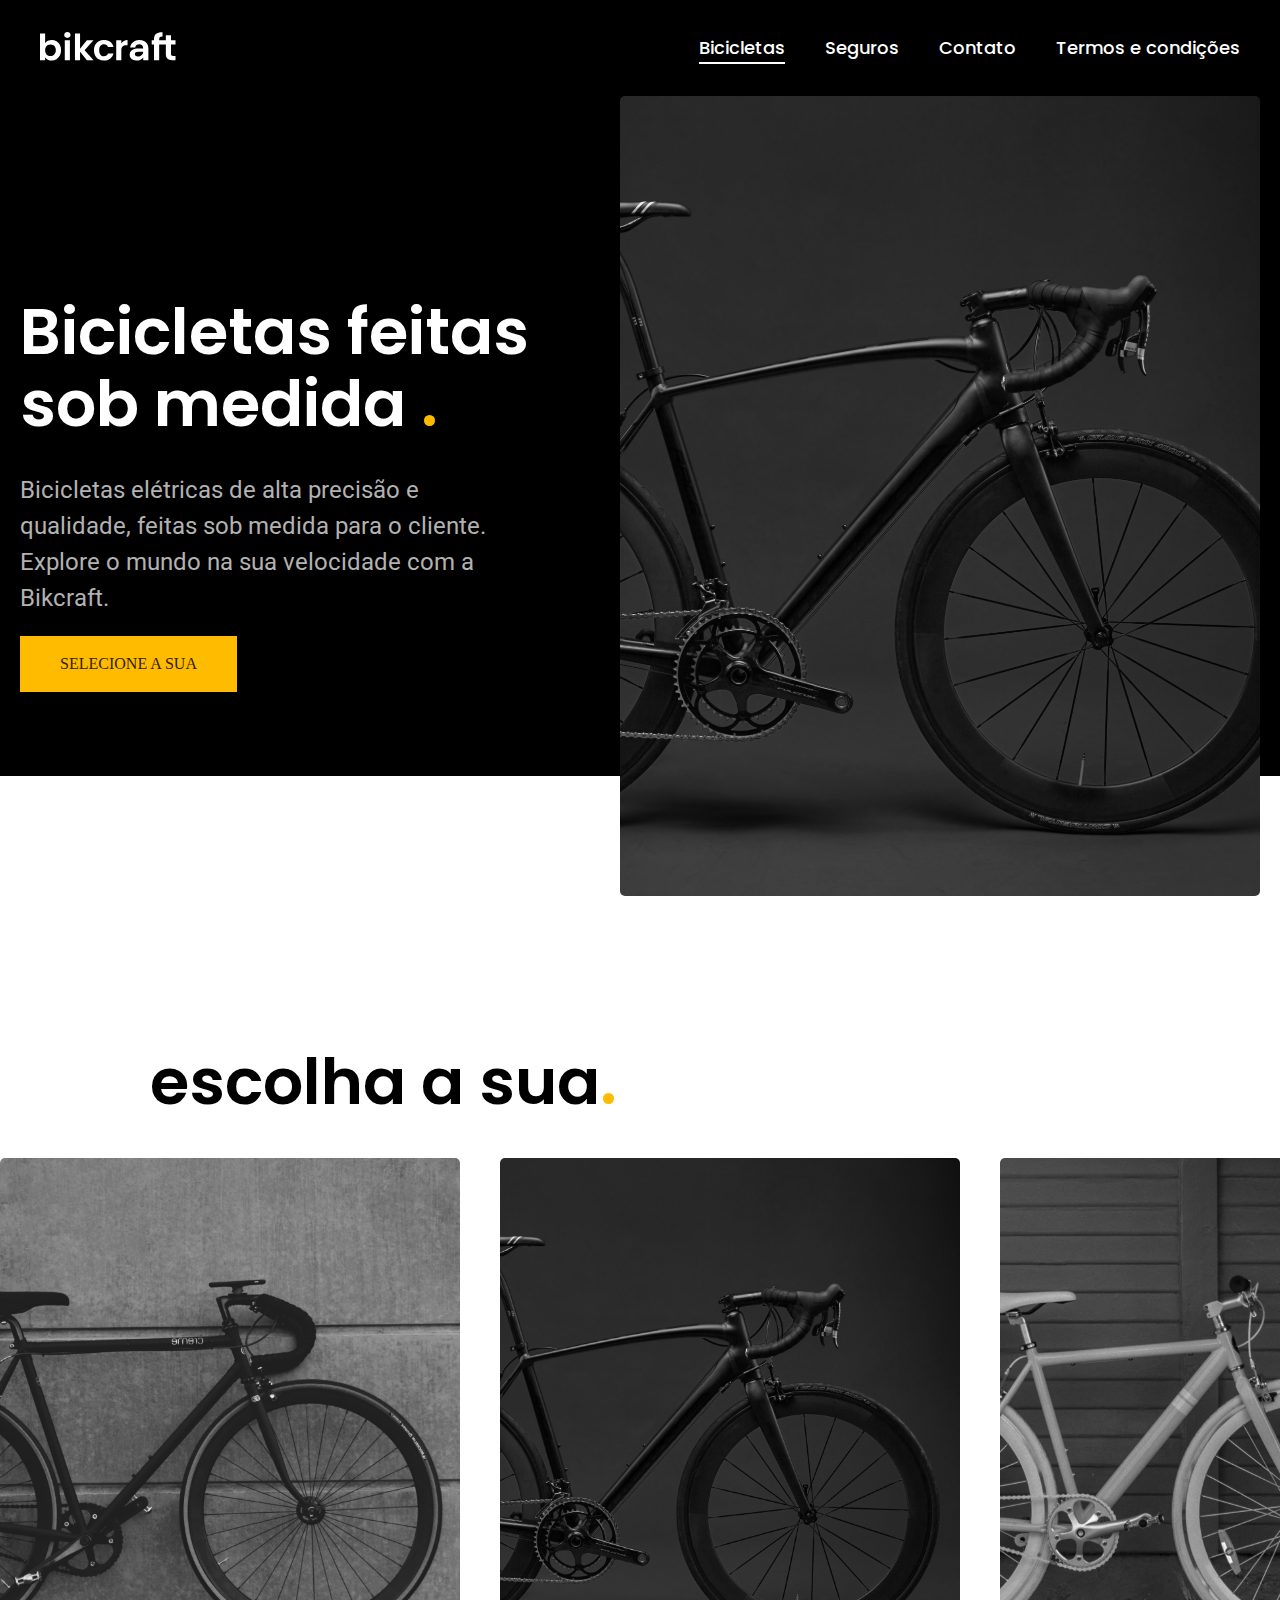
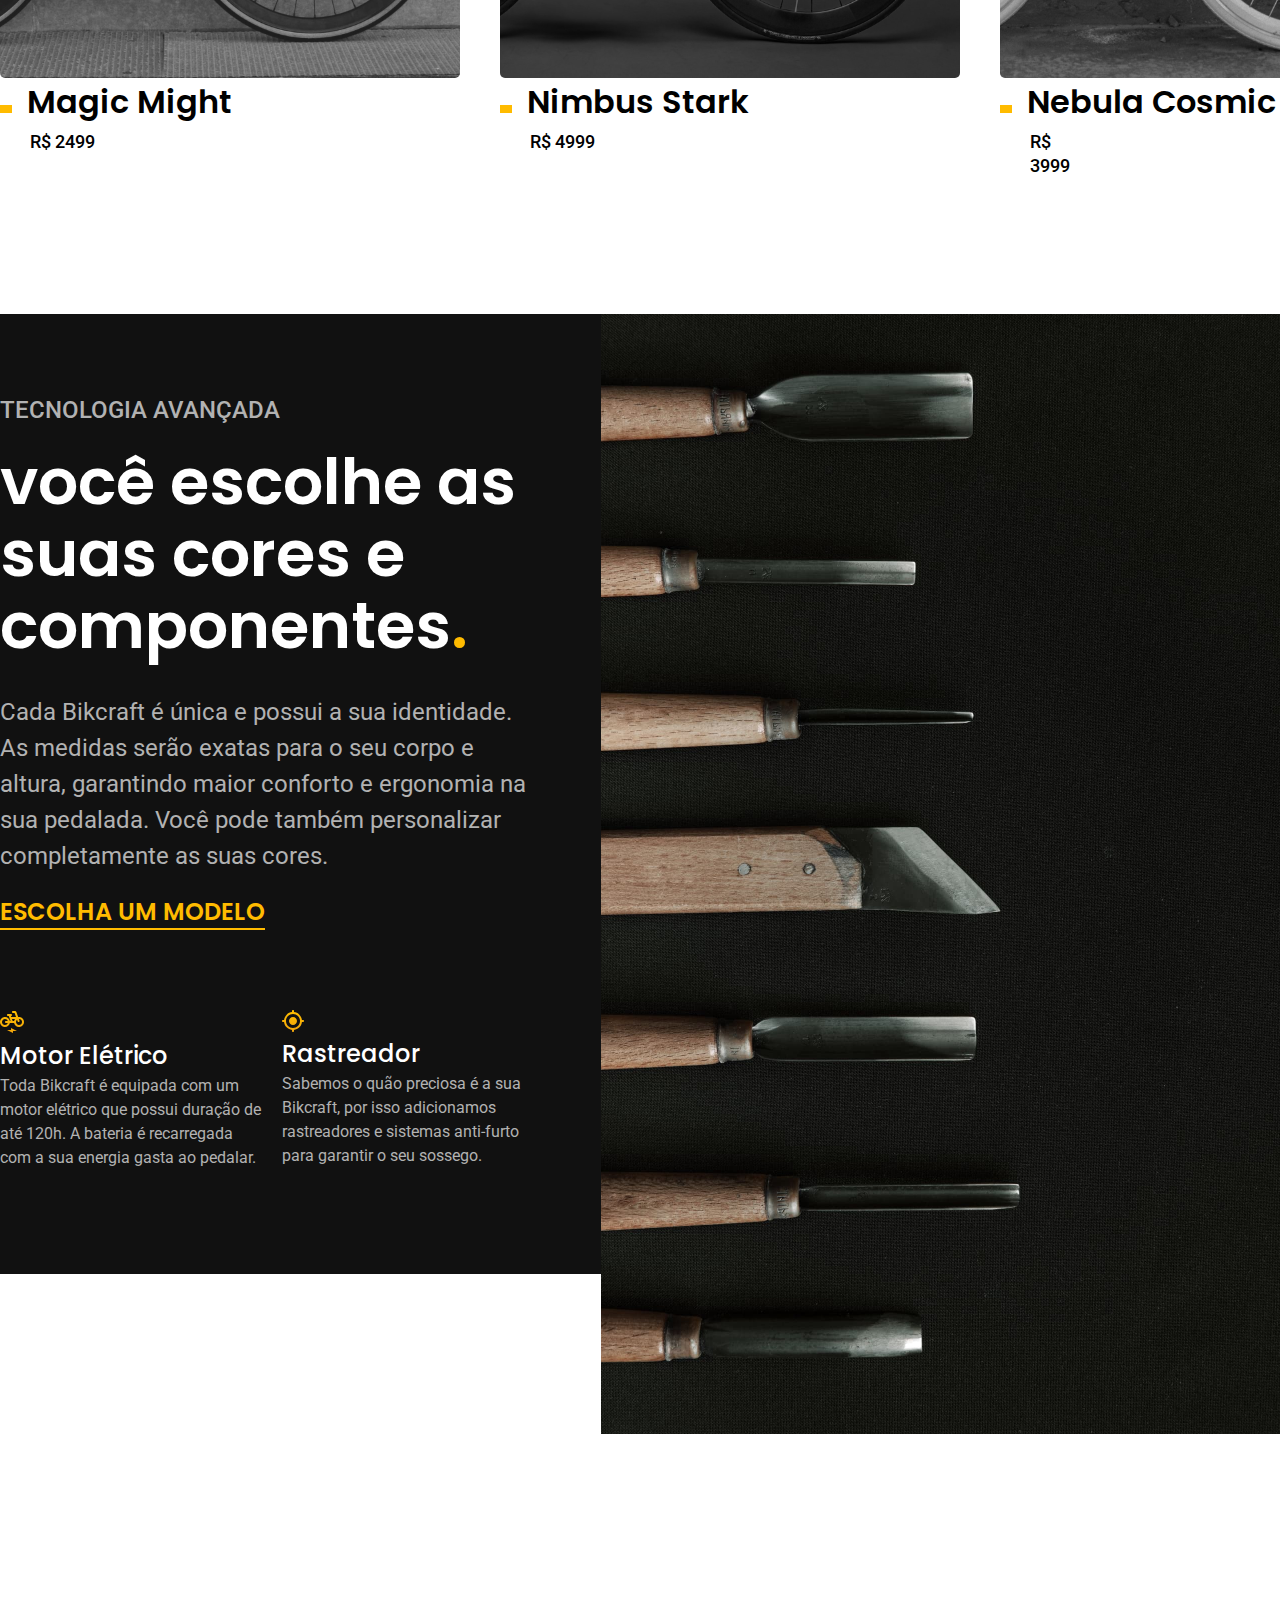
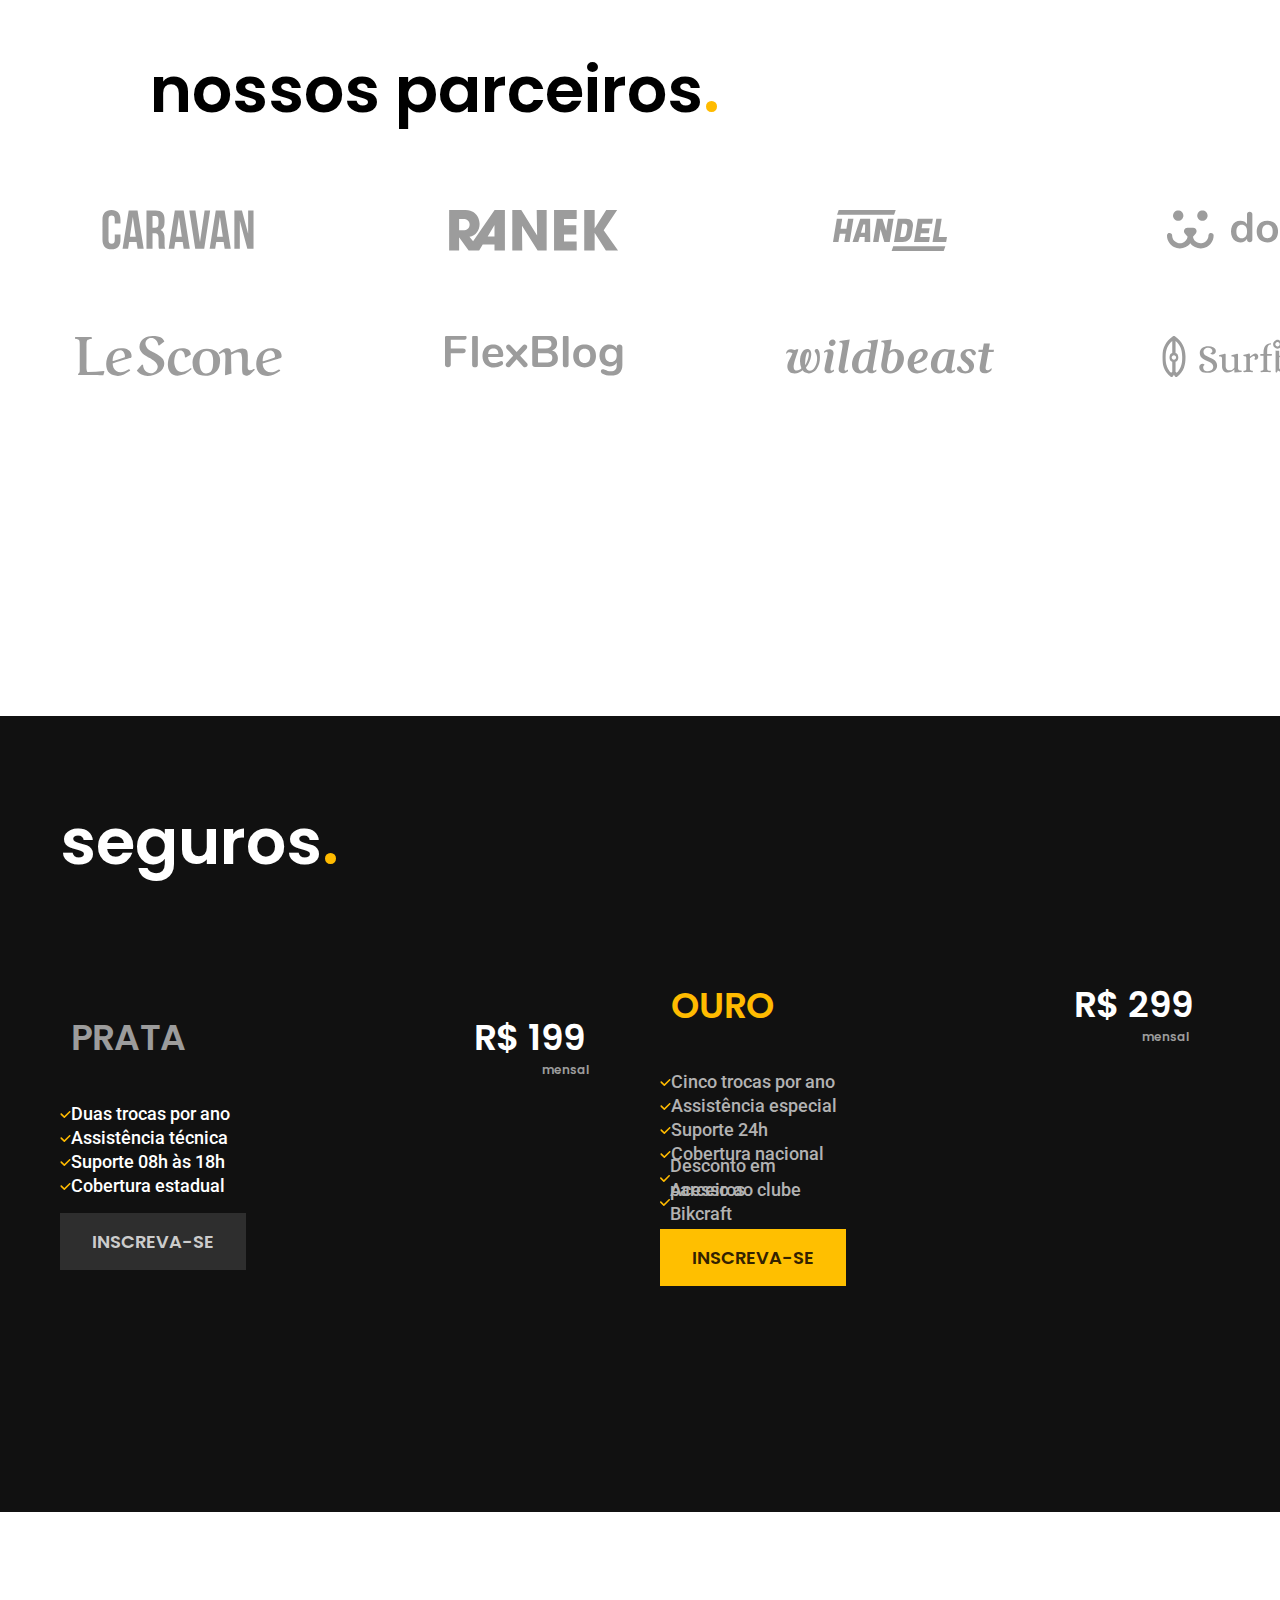
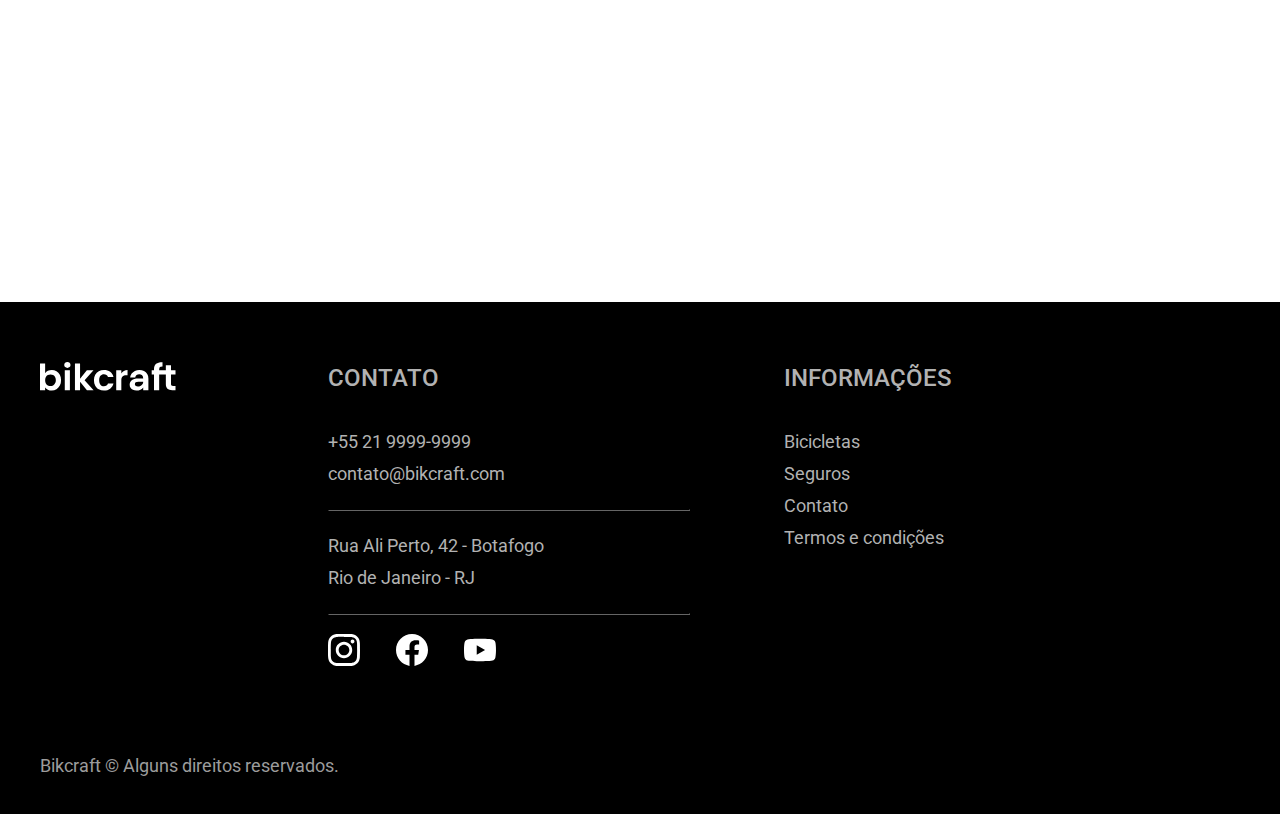
==== index.html @ 106e4fa3 "Add files via upload" ====
<!DOCTYPE html>
<html lang="pt-BR">
<head>
    <meta charset="UTF-8">
    <meta http-equiv="X-UA-Compatible" content="IE=edge">
    <meta name="viewport" content="width=device-width, initial-scale=1.0">
    <link rel="stylesheet" href="style.css">
    <title>Bikcraft - Home</title>
</head>
<body>
    
    
    <header><!--HEADER-->

        <div class="header-container">

            <a href="./index.html"><img src="./imagens/logo.svg" alt="Logo Bikcraft" width="136"></a>

            <nav>
                <ul>
                    <li class="menu-ativo"><a href="./bicletas.html">Bicicletas</a></li>
                    <li><a href="./seguros.html">Seguros</a></li>
                    <li><a href="./contato.html">Contato</a></li>
                    <li><a href="./termos.html">Termos e condições</a></li>
                </ul>
            </nav>

        </div>

    </header><!--HEADER-->

    <main><!--CONTEUDO-->

        <!--INTRO-->
        <section class="dark-section"> <!-- PADRAO (color)-->

            <div class="intro"> <!-- ESPECIFICO A CADA DARK SECTION (height)-->

                <div class="container"><!-- PADRAO (margin:auto/display:flex)-->
                    
                    <!-- IMG DECORATIVA -->

                    <div class="intro-content"> <!-- ESPECIFICO A CADA DARK SECTION (height & width)-->

                        <div class="content-container"><!-- PADRAO (margin:auto/display:flex/justify-content: space-between)-->
        
                            <div class="intro-content1">
                                <h1 class="font-1-xxl">
                                    Bicicletas feitas
                                    sob medida
                                </h1>
                                <p class="font-2-l">
                                    Bicicletas elétricas de alta precisão e qualidade,  feitas sob medida para o cliente. Explore o mundo na sua velocidade com a Bikcraft.
                                </p>
                                <a href="bicicletas.html">SELECIONE A SUA</a>
                            </div>
                            <img src="imagens/img-intro.svg" alt="Imagem intro.">
        
                        </div>

                    </div>
    
                </div>

            </div>

        </section>
        <!--INTRO-->

<!--TESTE************************************************-->
<br><br><br><br><br><br><br><br><br><br><br><br><br><br><br>
<!--TESTE************************************************-->
       
        <!-- OPCOES BIKES - ESTRUTURA PADRAO 1-->
        <section class="opcao-bikes">

            <!-- DIV TITULO -->
            <div class="title">
                <div class="title-text"><h1 id="opcao-bikes-title" class="font-1-xxl">escolha a sua</h1></div>
            </div>

            <!--DIV CENTER-->
            <div class="center">
                <a href="bicicleta-interna.html"><img src="imagens/bicicleta2.svg" alt="Bike 2"></a>
                <a href="bicicleta-interna.html"><img src="imagens/bicicleta1.svg" alt="Bike 1"></a>
                <a href="bicicleta-interna.html"><img src="imagens/bicicleta3.svg" alt="Bike 3"></a>
            </div>

            <!-- DIV INFO -->
            <div class="info">
                <div class="dado"><div><img src="imagens/Rectangle_35.svg"> <h1 class="font-1-xl">Magic Might</h1></div><p class="font-2-m">R$ 2499</p></div>
                <div class="dado"><div><img src="imagens/Rectangle_35.svg"> <h1 class="font-1-xl">Nimbus Stark</h1></div><p class="font-2-m">R$ 4999</p></div>
                <div class="dado"><div><img src="imagens/Rectangle_35.svg"> <h1 class="font-1-xl">Nebula Cosmic</h1></div><p class="font-2-m">R$ 3999</p></div>
            </div>

        </section>
        <!-- OPCOES BIKES -->

        <!--TECNOLOGIA AVANCADA-->
        <!---->
        <section id="tec-dark-section" class="dark-section2">

            <div class="tec">

                <!---->
                <div class="container">
                    
                    

                    <div class="tec-content">

                        <!---->
                        <div class="content-container">

                            <div class="grid">
                                <div class="content1">
                                    <h1 class="font-custom-1">Tecnologia Avançada</h1>
                                    <h2 class="font-1-xxl">você escolhe as suas cores e componentes</h2>
                                    <h3 class="font-2-l">Cada Bikcraft é única e possui a sua identidade. As medidas serão exatas para o seu corpo e altura, garantindo maior conforto e ergonomia na sua pedalada. Você pode também personalizar completamente as suas cores.</h3>
                                    <h4 class="font-custom-2"><a href="bicicletas.html">ESCOLHA UM MODELO</a></h4>
                                </div>

                                <div class="grid-inner">
                                    <div class="content2">
                                        <img src="imagens/eletrica.svg" alt="Imagem eletrica.">
                                        <h1 class="font-custom-3">Motor Elétrico</h1>
                                        <p class="font-2-s">Toda Bikcraft é equipada com um motor elétrico que possui duração de até 120h. A bateria é recarregada com a sua energia gasta ao pedalar.</p>
                                    </div>
                                    <div class="content3">
                                        <img src="imagens/rastreador.svg" alt="Imagem rastreador.">
                                        <h1 class="font-custom-3">Rastreador</h1>
                                        <p class="font-2-s">Sabemos o quão preciosa é a sua Bikcraft, por isso adicionamos rastreadores e sistemas anti-furto para garantir o seu sossego.</p>
                                    </div>
                                </div>
                            </div>
                            <img src="imagens/diferencial.svg" alt="Imagem diferencial.">
        
                        </div><!---->

                    </div>
    
                </div><!---->

            </div>

        </section><!---->
        <!--TECNOLOGIA AVANCADA-->

        <!-- PARCEIROS - ESTRUTURA PADRAO 1-->
        <section class="parceiros">

            <div class="parceiros-content">
                <!-- DIV TITULO -->
                <div class="title">
                    <div class="title-text"><h1 class="font-1-xxl">nossos parceiros</h1></div>
                </div>

                <!--DIV CENTER-->
                <div class="center">
                    <div id="set1" class="img-set">
                        <div class="img-set-img"><img src="imagens/caravan.svg" alt="parceiros"></div>
                        <div class="img-set-img"><img src="imagens/Ranek.svg" alt="parceiros"></div>
                        <div class="img-set-img"><img src="imagens/Handel.svg" alt="parceiros"></div>
                        <div class="img-set-img"><img src="imagens/dogs.svg" alt="parceiros"></div>
                    </div>
                    
                    <div id="set2" class="img-set">
                        <div class="img-set-img"><img src="imagens/lescone.svg" alt="parceiros"></div>
                        <div class="img-set-img"><img src="imagens/flexblog.svg" alt="parceiros"></div>
                        <div class="img-set-img"><img src="imagens/wildbeast.svg" alt="parceiros"></div>
                        <div class="img-set-img"><img src="imagens/surfbot.svg" alt="parceiros"></div>
                    </div>
                </div>    
            </div>

        </section>
        <!-- PARCEIROS -->

<!--TESTE************************************************-->
<br><br><br><br><br><br><br><br><br><br><br><br><br><br><br>
<!--TESTE************************************************-->
        <!--SEGUROS-->
        <!---->
        <section class="dark-section2"> 

            <div class="seg"> <!-- ESPECIFICO A CADA DARK SECTION (height)-->

                <!---->
                <div class="container">
                    
                    <!-- IMG DECORATIVA -->

                    <div class="seg-content"> <!-- ESPECIFICO A CADA DARK SECTION (height & width)-->

                        <!---->
                        <div class="content-container"><!-- PADRAO (margin:auto/display:flex/justify-content: space-between)-->

                            <div class="content1">
                                <div class="content1-container1">
                                    <h1 class="font-1-xxl">seguros</h1>
                                    <h2 class="font-custom-4">PRATA</h2>
                                    <div class="line"><img src="imagens/lista.svg" alt="Lista icon"><p class="font-2-m">Duas trocas por ano</p></div>
                                    <div class="line"><img src="imagens/lista.svg" alt="Lista icon"><p class="font-2-m">Assistência técnica</p></div>
                                    <div class="line"><img src="imagens/lista.svg" alt="Lista icon"><p class="font-2-m">Suporte 08h às 18h</p></div>
                                    <div class="line"><img src="imagens/lista.svg" alt="Lista icon"><p class="font-2-m">Cobertura estadual</p></div>
                                    <div class="btnSubscribe"><a class="font-1-m-b" href="orcamento.html">INSCREVA-SE</a></div>
                                </div>
                                <div class="content1-container2">
                                    <h1 class="font-custom-4">R$ 199</h1>
                                    <p class="font-1-xs">mensal</p>
                                </div>
                            </div>

                            <div class="content2">
                                <div class="content2-container1">
                                    <h2 class="font-custom-4">OURO</h2>
                                    <div class="line"><img src="imagens/lista.svg" alt="Lista icon"><p class="font-2-m">Cinco trocas por ano</p></div>
                                    <div class="line"><img src="imagens/lista.svg" alt="Lista icon"><p class="font-2-m">Assistência especial</p></div>
                                    <div class="line"><img src="imagens/lista.svg" alt="Lista icon"><p class="font-2-m">Suporte 24h</p></div>
                                    <div class="line"><img src="imagens/lista.svg" alt="Lista icon"><p class="font-2-m">Cobertura nacional</p></div>
                                    <div class="line"><img src="imagens/lista.svg" alt="Lista icon"><p class="font-2-m">Desconto em parceiros</p></div>
                                    <div class="line"><img src="imagens/lista.svg" alt="Lista icon"><p class="font-2-m">Acesso ao clube Bikcraft</p></div>
                                    <div class="btnSubscribe"><a class="font-1-m-b" href="orcamento.html">INSCREVA-SE</a></div>
                                </div>
                                <div class="content2-container2">
                                    <h1 class="font-custom-4">R$ 299</h1>
                                    <p class="font-1-xs">mensal</p>
                                </div>
                            </div>

                        </div>

                    </div>
    
                </div>

            </div>

        </section>

    </main><!--CONTEUDO-->
    
<!--TESTE************************************************-->
<br><br><br><br><br><br><br><br><br><br><br><br><br><br><br>
<!--TESTE************************************************-->

    <footer><!--FOOTER-->

        <div class="footer-container">
            
            <div class="footer-grid">

                <img src="./imagens/logo.svg" alt="Logo Bikcraft" width="136">

                <div class="footer-contato">

                    <h3>Contato</h3>
                    <ul>
                        <li>+55 21 9999-9999</li>
                        <li>contato@bikcraft.com</li>
                        <li><hr></li>
                        <li>Rua Ali Perto, 42 - Botafogo</li>
                        <li>Rio de Janeiro - RJ</li>
                        <li><hr></li>
                    </ul>

                    <img src="./imagens/instagram.svg" alt="Logo Instagram">
                    <img src="./imagens/facebook.svg" alt="Logo Facebook">
                    <img src="./imagens/youtube.svg" alt="Logo Youtube">

                </div>

                <div class="footer-info">

                    <h3>Informações</h3>
                    <nav>
                        <ul>
                            <li><a href="./bicletas.html">Bicicletas</a></li>
                            <li><a href="./seguros.html">Seguros</a></li>
                            <li><a href="./contato.html">Contato</a></li>
                            <li><a href="./termos.html">Termos e condições</a></li>
                        </ul>
                    </nav>

                </div>

            </div>
            <p>Bikcraft &copy; Alguns direitos reservados.</p>

        </div>

    </footer><!--FOOTER-->

</body>
</html>
---- style.css ----
/*ROBOTO - font-family: 'Roboto', sans-serif;*/ 
/*POPPINS - font-family: 'Poppins', sans-serif;*/ 
@import url('https://fonts.googleapis.com/css2?family=Poppins:wght@400;600&family=Roboto:wght@400;500&display=swap');

:root {
    --c12: #000;
    --c11: #111;
    --c10: #2E2E2E;
    --c9: #404040;
    --c8: #595959;
    --c7: #717171;
    --c6: #9C9C9C;
    --c5: #B2B2B2;
    --c4: #CCC;
    --c3: #DEDEDE;
    --c2: #EDEDED;
    --c1: #F7F7F7;
    --w: #FFF;
    --p5: #332200;
    --p4: #664400;
    --p3: #A66F00;
    --p2: #E4A30B;
    --p1: #FFBB00;
}

* {
    margin: 0;
    padding: 0;
    text-decoration: none;
    color: inherit;
}

/*CLASSE DE FONTES - (Nome Font - Font weight / Font Size / Line height)*/
.font-1-xxl{/*Poppins 600 64/72*/
    font-family: 'Poppins';
    font-style: normal;
    font-weight: 600;
    font-size: 64px;
    line-height: 72px;
}
.font-1-xl{/*Poppins 600 32/40*/
    font-family: 'Poppins';
    font-style: normal;
    font-weight: 600;
    font-size: 32px;
    line-height: 40px;
}
.font-1-l{/*Poppins 400 24/36*/
    font-family: 'Poppins';
    font-style: normal;
    font-weight: 500;
    font-size: 24px;
    line-height: 36px;
}
.font-2-l{/*Roboto 400 24/36*/
    font-family: 'Roboto';
    font-style: normal;
    font-weight: 400;
    font-size: 24px;
    line-height: 36px;
}
.font-2-l-b{/*ROBOTO 500 24/36 1.5% ALLCAPS*/
    font-family: 'Roboto';
    font-style: normal;
    font-weight: 500;
    font-size: 24px;
    line-height: 36px;
}
.font-1-m{/*Poppins 400 18/24*/
    font-family: 'Poppins';
    font-style: normal;
    font-weight: 500;
    font-size: 18px;
    line-height: 24px;
}
.font-1-m-b{/*Poppins 600 18/24*/
    font-family: 'Poppins';
    font-style: normal;
    font-weight: 600;
    font-size: 18px;
    line-height: 24px;
}
.font-2-m{/*Roboto 500 18/24*/
    font-family: 'Roboto';
    font-style: normal;
    font-weight: 500;
    font-size: 18px;
    line-height: 24px;
}
.font-1-s{/*Poppins 400 16/24*/
    font-family: 'Poppins';
    font-style: normal;
    font-weight: 500;
    font-size: 16px;
    line-height: 24px;
}
.font-2-s{/*Roboto 400 16/24*/
    font-family: 'Roboto';
    font-style: normal;
    font-weight: 400;
    font-size: 16px;
    line-height: 24px;
}
.font-2-xs{/*Roboto 400 14/20*/
    font-family: 'Roboto';
    font-style: normal;
    font-weight: 400;
    font-size: 14px;
    line-height: 20px;
}
.font-1-xs{/*Poppins 600 12/16*/
    font-family: 'Poppins';
    font-style: normal;
    font-weight: 600;
    font-size: 12px;
    line-height: 16px;
}
.font-custom-1{/*Roboto 500 24/32*/
    font-family: 'Roboto';
    font-style: normal;
    font-weight: 500;
    font-size: 24px;
    line-height: 32px;
}
.font-custom-2{/*ROBOTO 600 24/36*/
    font-family: 'Poppins';
    font-style: normal;
    font-weight: 600;
    font-size: 24px;
    line-height: 36px;
}
.font-custom-3{/*Poppins 500 24/36*/
    font-family: 'Poppins';
    font-style: normal;
    font-weight: 500;
    font-size: 24px;
    line-height: 36px;
}
.font-custom-4{/*Poppins 600 36/48*/
    font-family: 'Poppins';
    font-style: normal;
    font-weight: 600;
    font-size: 36px;
    line-height: 48px;
}

/*ESTILO HEADER*/
header {
    background-color: var(--c12);
}
/*DIV CONTAINER DO HEADER*/
.header-container{
    background-color: var(--c12);
    width: 1200px;
    height: 96px;
    margin:auto;/*CENTRALIZA DIV*/
    display: flex;/*DEIXOU 1 ELEMENTO AO LADO DO OUTRO*/
    justify-content: space-between;/*CRIA ESPACO ENTRE ELEMENTOS*/
}
/*LOGO*/
.header-container img{
    margin-top: 32px;
}
/*LISTA ITENS NAVEGACAO*/
.header-container nav ul{
    list-style: none;/*REMOVE BULLET-POINTS DOS ITENS*/
    line-height: 96px;/*SETOU ALTURA DOS ITENS DE ACORDO COM BORDER BOTTOM DA DIV*/
    color: var(--w);
    font-family: 'Poppins';
    font-style: normal;
    font-weight: 500;
    font-size: 18px;
    display: flex;
    gap: 40px;/*CRIA ESPACO ENTRE ELEMENTOS*/
}
/*UNDERLINE ITEM BICICLETAS*/
.menu-ativo {
    text-decoration: underline 2px;
    text-underline-offset: 8px;
}
/* ^ HEADER ^==================================================================================*/


/*CONTENT STYLE ===============================================================================*/
/* V PAGINA 1 - HOME V ------------------------------------------------------------------------*/

/*DARK SECTION*/
/*FUNDO ESCURO*/
.dark-section{
    background-color: var(--c12);
}
.dark-section2{
    background-color: var(--c11);
}
/*ENGLOBA TODO CONTEUDO DO SECTION*/
.container{
    margin: auto;
    display: flex;
}/*ENGLOBA TEXTO E IMAGEM PRINCIPAL DO SECTION*/
.content-container{
    margin: auto;
    display: flex;
    justify-content: space-between;
    height: auto;
    width: auto;
}/*IMAGEM DECORATIVA PONTILHADA DO DARK SECTION*/
.img-dark-section-dec-bottom-left{
    height: 52px;
    width: 52px;
    margin-top: 684px;
    margin: 588px 128px 40px 40px;/*top - r - bottom - l*/
}

/*ESTRUTURA PADRAO 1*/
.title{
    width: 1460px;
    height: 112px;
}
.title h1::after{
    content: '.';
    color: var(--p1);
}
.center{
    display: flex;
    justify-content: space-between;
}
.info{
    width: 1460px;
    height: 112px;
    display: flex;
    justify-content: space-between;
}
.dado{
    width: 460px;
    height: 72px;
    display: flex;
}
.dado h1{
    display: inline;
    margin-left: 11px;
}
.dado p{
    margin-right: 373px;
    margin-left: 30px;
    margin-top: 48px;
    position: absolute;/*DEIXOU ELEMENTO LIVRE PARA EU TRABALHAR SEU POSICIONAMENTO*/
}

/*SECTION - INTRO*/
.intro{/*COBRE SECTION*/
    height: 680px;
    margin: auto;
    display: flex;
}
.intro-content{
    width: 1240px;
    height: 800px;
}
.intro-content1{
    width: 513px;
    height: 360px;
    margin-top: 200px;
    margin-right: 87px;
}
.intro-content1 h1{
    color: var(--w);
    margin-bottom: 32px;
}
.intro-content1  h1::after {
    content: ".";
    color: var(--p1);
}
.intro-content1 p{
    margin-bottom: 20px;
    color: var(--c5);
}
.intro-content1 a{
    display: flex;
    align-items: center;/*FEZ ALINHAMENTO VERTICAL*/
    justify-content: center;/*FEZ ALINHAMENTO HORIZONTAL*/
    width: 217px;
    height: 56px;
    color: var(--p5);
    background-color: var(--p1);
}


/*SECTION - OPCOES BIKES*/
.opcao-bikes{
    width: 1460px;
    margin: auto;
    margin-bottom: 120px;
}
#opcao-bikes-title{
    margin-left: 150px;
}
/*SECTION - OPCOES BIKES*/


/*SECTION - TEC*/
#tec-dark-section{
    height: 960px;
}
.tec{
    height: 1120px;
    margin: auto;
    display: flex;
    align-items: center;
}
.tec-content{
    display: flex;
    height: 1120px;
    width: 1301px;

}/*width/height*/
.tec-content .content1 h1{
    text-transform: uppercase;
    width: 284px;
    height: 32px;
    margin-bottom: 20px;
}
.tec-content .content1 h1, h3, .content2 p, .content3 p{
    color: var(--c5);
}
.tec-content .content1 h2{
    color: var(--w);
    width: 538px;
    height: 216px;
    margin-bottom: 32px;
}
.tec-content  h2::after {
    content: ".";
    color: var(--p1);
}
.tec-content h3{
    width: 534px;
    height: 180px;
    margin-bottom: 20px;
}
.tec-content .content1 h4{
    color: var(--p1);
    text-decoration: underline 2px;
    text-underline-offset: 8px;
}
.tec-content .content2 h1, .content3 h1{
    color: #FFFFFF;
}
.grid{/* margin: top/r/bottom/l */
    width: 543px;
    height: 792px;
    margin: 80px 58px 88px 0px;
}
.grid-inner{
    display: flex;
    margin-top: 80px;
    justify-content: space-between;
}
.tec-content .content2, .content3{
    width: 261px;
    height: 172px;
}

/*SECTION - PARCEIROS*//*width/height*//* margin: top/r/bottom/l */
.parceiros{
    height: 392px;
    margin-top: 380px;
    display: flex;
    
}
.parceiros-content{
    margin: auto;
    width: 1400px;
    height: 392px;
}
.parceiros .title-text{
    margin-left: 150px;
}
.parceiros .center{
    width: 1400px;
    height: 260px;
}
.img-set-img{
    width: 350px;
    height: 126px;
    padding: 44px 74px 44px 74px;
    display: flex;
    margin: auto;
}
.img-set-img img{
    width: 208px;
    height: 41px;
}
.img-set{
    width: 1400px;
    height: 126px;
    display: flex;
}
#set2{
    position: absolute;
    margin-top: 126px;
}


/*SECTION - SEG*/
.seg{
    height: 796px;
    display: flex;
}
.seg-content{
    width: 1160px;
    height: 616px;
}
.seg .content1{
    width: 560px;
    height: 572px; 
    display: flex;
}
.seg .content1 .content1-container1{
    width: 279px;
    height: 540px; 
}
.seg .content1 .content1-container1 h1{
    color: var(--w);
    width: 279px;
    height: 72px;
}
.seg .content1 .content1-container1 h1::after {
    content: ".";
    color: var(--p1);
}
.seg .content1 .content1-container1 h2{
    margin-top: 136px;
    color: var(--c6);
    margin-left: 11px;
    width: 118px;
    height: 48px; 
    margin-bottom: 40px;
}
.seg .content1 .content1-container1 .line img{
    width: 11px;
    height: 7px;
}
.seg .content1 .content1-container1 .line{
    color: #FFFFFF;
    width: 182px;
    height: 24px;
    display: flex; 
    align-items: center;
    justify-content:start;
}
.btnSubscribe{
    margin-top: 32px;
    margin-right: 11px;
}
.seg .content1 .content1-container1 a{
    background-color: var(--c10);
    color: var(--c4);
    width: 185px;
    height: 56px; 
    padding: 16px 32px 16px 32px;
}
.seg .content1 .content1-container2{ 
    margin-top: 208px;
    margin-left: 135px;
    color: var(--w);
    width: 114px;
    height: 48px; 
}
.seg .content1 .content1-container2 h1{ 
    color: var(--w);
}
.seg .content1 .content1-container2 p{ 
    margin-left: 68px;
    color: var(--c6);
}
.seg .content2{
    width: 560px;
    height: 572px; 
    display: flex;
}
.seg .content2 .content2-container1{
    width: 279px;
    height: 540px; 
}
.seg .content2 .content2-container1 h2{
    margin-top: 176px;
    color: var(--p1);
    margin-left: 11px;
    width: 118px;
    height: 48px; 
    margin-bottom: 40px;
}
.seg .content2 .content2-container1 .line img{
    width: 11px;
    height: 7px;
}
.seg .content2 .content2-container1 .line{
    color: #FFFFFF;
    width: 182px;
    height: 24px;
    display: flex; 
    align-items: center;
    justify-content:start;
}
.seg .content2 .content2-container1 a{
    background-color: rgba(255, 191, 0, 1);
    color: var(--p5);
    width: 185px;
    height: 56px; 
    padding: 16px 32px 16px 32px;
}
.seg .content2 .content2-container2{ 
    margin-top: 175px;
    margin-left: 135px;
    color: var(--w);
    width: 121px;
    height: 48px; 
}
.seg .content2 .content2-container2 h1{ 
    color: var(--w);
}
.seg .content2 .content2-container2 p{ 
    margin-left: 68px;
    color: var(--c6);
}




























/* ^ PAGINA 1 - HOME ^ ------------------------------------------------------------------------*/

/* V PAGINA 3 - Bicicleta Interna V ---------------------------------------------------------*/
/*SECTION - OPCOES BIKES*/
.opcao-bikes-bicicleta-interna{
    width: 1160px;
    margin: auto;
    margin-top: 92px;
    margin-bottom: 120px;
}

#opcao-bikes-bicicleta-interna-info{
    width: 1160px;
}

.opcao-bikes-bicicleta-interna .dado{
    width: 560px;
}

/* V PAGINA 7 - Termos e condições V ---------------------------------------------------------*/
.main-titulo {
    background-color: var(--c11);
}
.main-titulo p {
    font-family: 'Roboto';
    font-style: normal;
    font-weight: 500;
    font-size: 24px;
    line-height: 32px;
    color: var(--c5);
    text-transform: uppercase;
    padding-top: 60px;
}
.main-titulo h1 {
    font-family: 'Poppins';
    font-style: normal;
    font-weight: 600;
    font-size: 64px;
    line-height: 72px;
    color: var(--w);
    text-transform: lowercase;
    padding-bottom: 60px;
}
.main-titulo h1::after {
    content: ".";
    color: var(--p1);
}
.main-container {
    width: 1200px;
    margin: auto;
}
.main-conteudo {
    width: 1200px;
    margin: auto;
    margin-top: 124px;
}
.main-conteudo-container {
    width: 760px;
}
.main-conteudo h2 {
    font-family: 'Poppins';
    font-style: normal;
    font-weight: 600;
    font-size: 24px;
    line-height: 32px;
    color: var(--c11);
    margin-top: 48px;
}
.main-conteudo p {
    font-family: 'Roboto';
    font-style: normal;
    font-weight: 400;
    font-size: 18px;
    line-height: 24px;
    color: var(--c10);
    margin-top: 20px;
}
/* ^ PAGINA 7 - Termos e condições ^ ---------------------------------------------------------*/

/*CONTENT STYLE===============================================================================*/

/* V FOOTER V ================================================================================*/
footer{
    background-color: var(--c12);
    margin-top: 120px;/*******SEPARACAO ENTRE MAIN E FOOTER*******/
}
/*DIV CONTAINER DO FOOTER*/
.footer-container{
    width: 1200px;
    margin: auto;
    padding-top: 60px;
}
/*DIV FILHA DA DIV CONTAINER DO FOOTER*/
.footer-grid{
    display: grid;
    grid-template-columns: 24% 38% 38%;/*AJUDA A DEFINIR POSICAO DE ALGUNS ELEMENTOS*/
}
/*CONTATO & INFOS*/
footer h3{
    font-family: 'Roboto';
    font-style: normal;
    font-weight: 500;
    font-size: 24px;
    line-height: 32px;
    text-transform: uppercase;
    margin-bottom: 32px;
}
/*FOOTER LISTAS*/
footer ul {
    list-style: none;
    font-family: 'Roboto';
    font-style: normal;
    font-weight: 400;
    font-size: 18px;
    line-height: 32px;
    color: var(--c5);
}
/*FOOTER DIREITOS*/
footer p {
    font-family: 'Roboto';
    font-style: normal;
    font-weight: 400;
    font-size: 18px;
    line-height: 32px;
    color: var(--c6);
    margin-top: 80px;
    padding-bottom: 32px;
}
/*FOOTER LINHAS*/
.footer-contato hr {
    width: 360px;
    border-color: var(--c11);
    margin-top: 19px;
    margin-bottom: 19px;
}
/*FOOTER LOGO*/
footer img {
    margin-right: 32px;
}
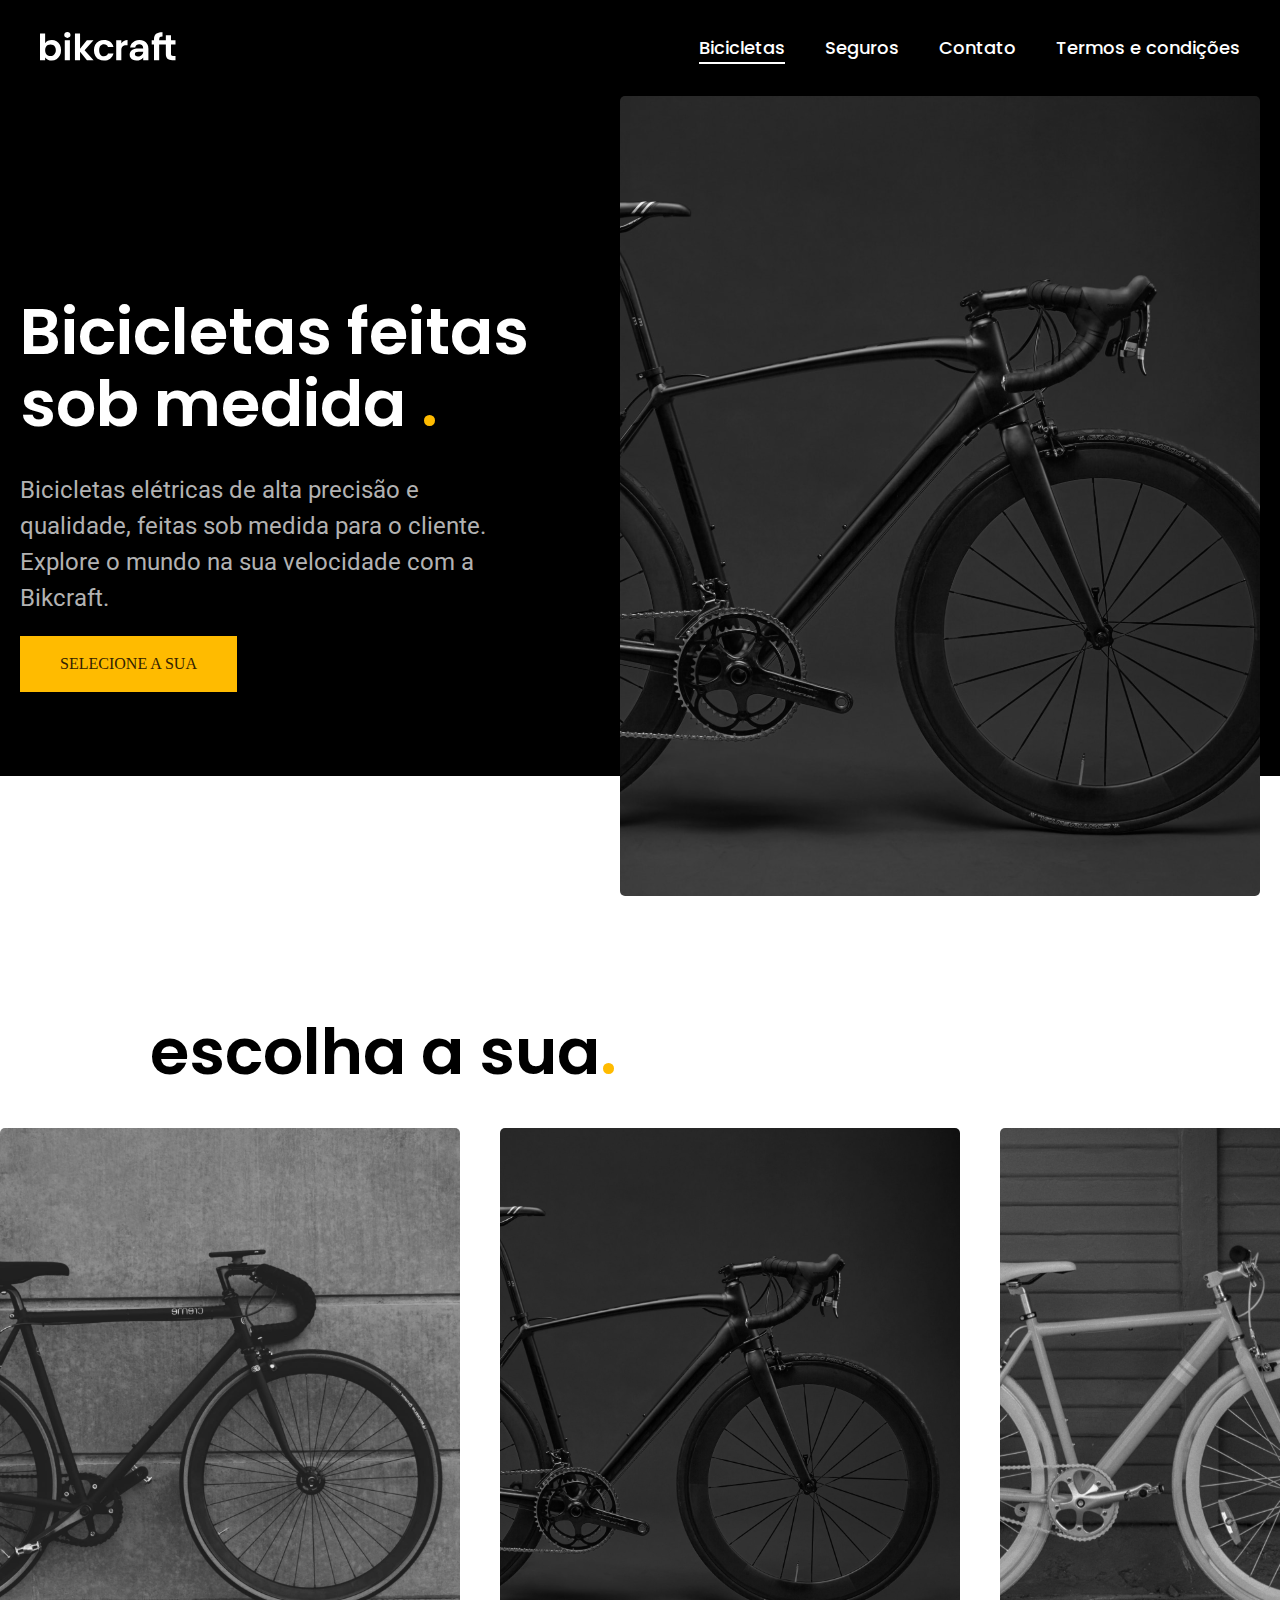
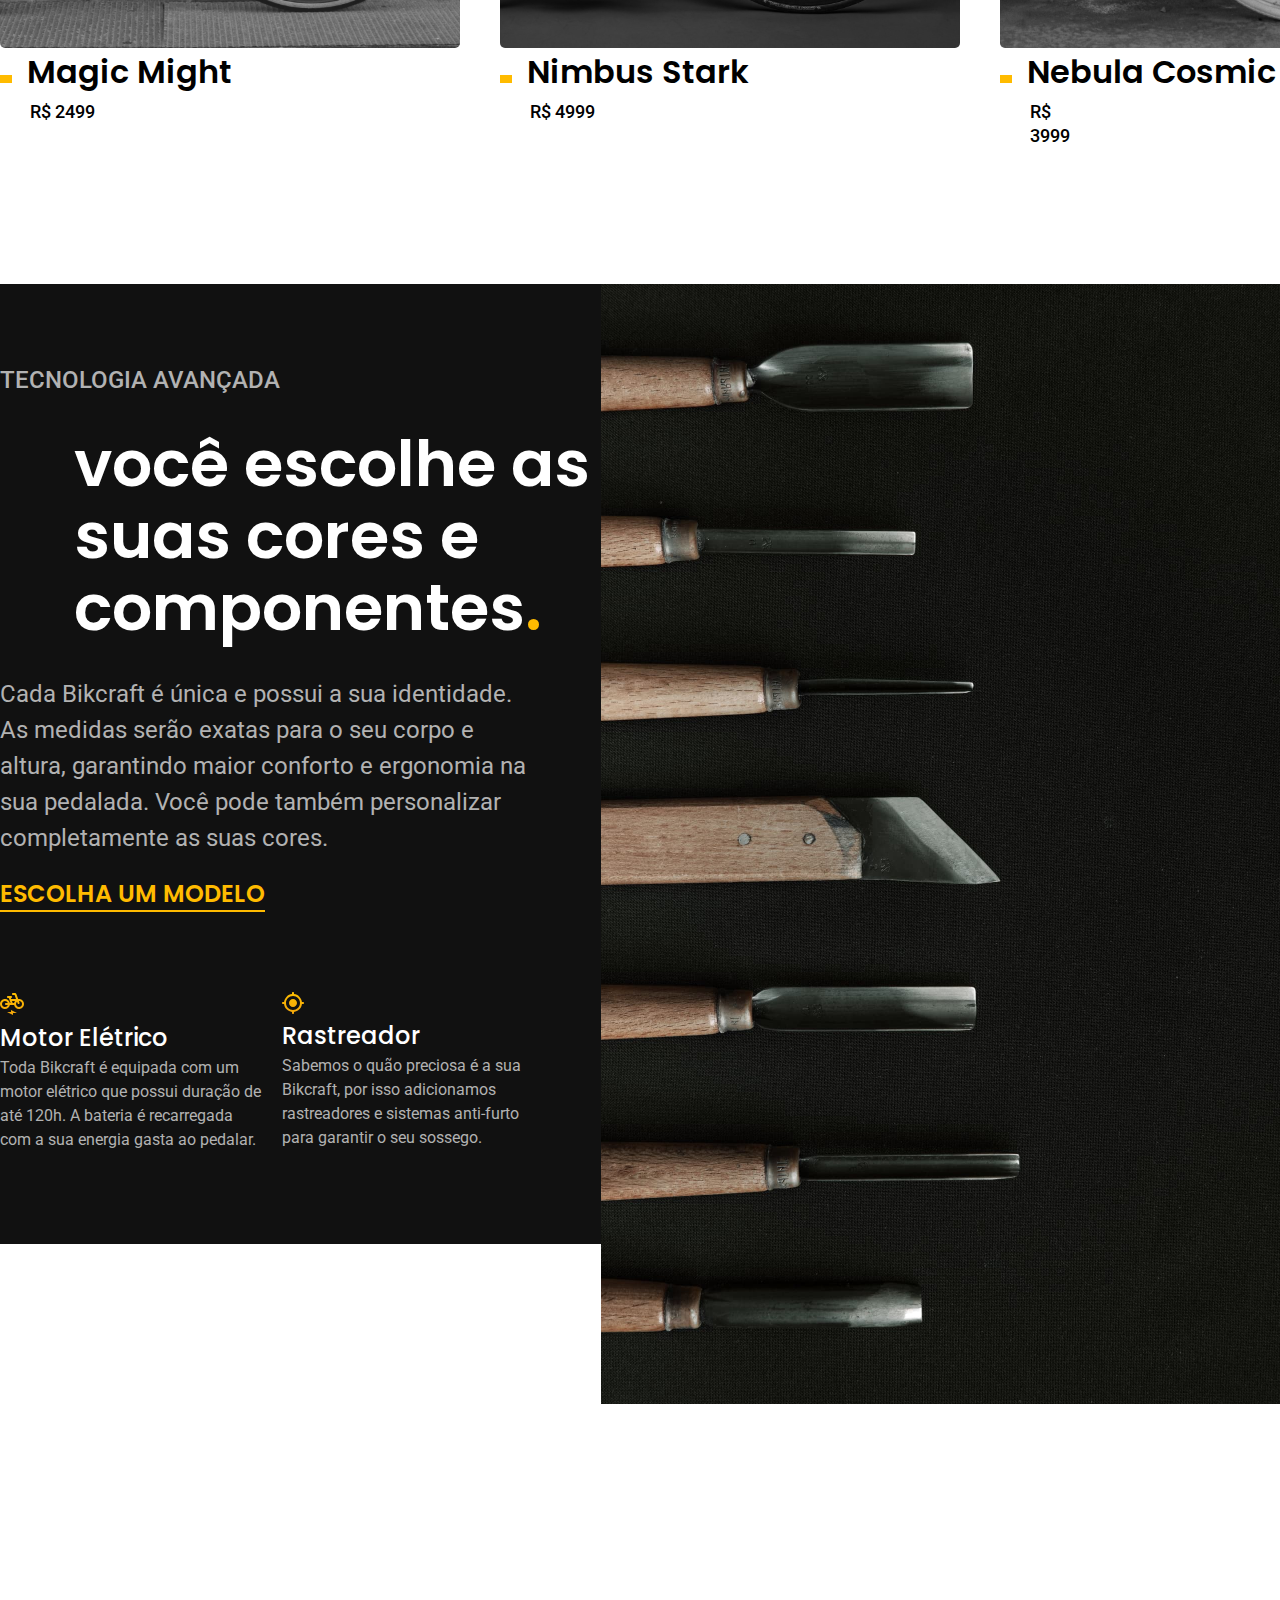
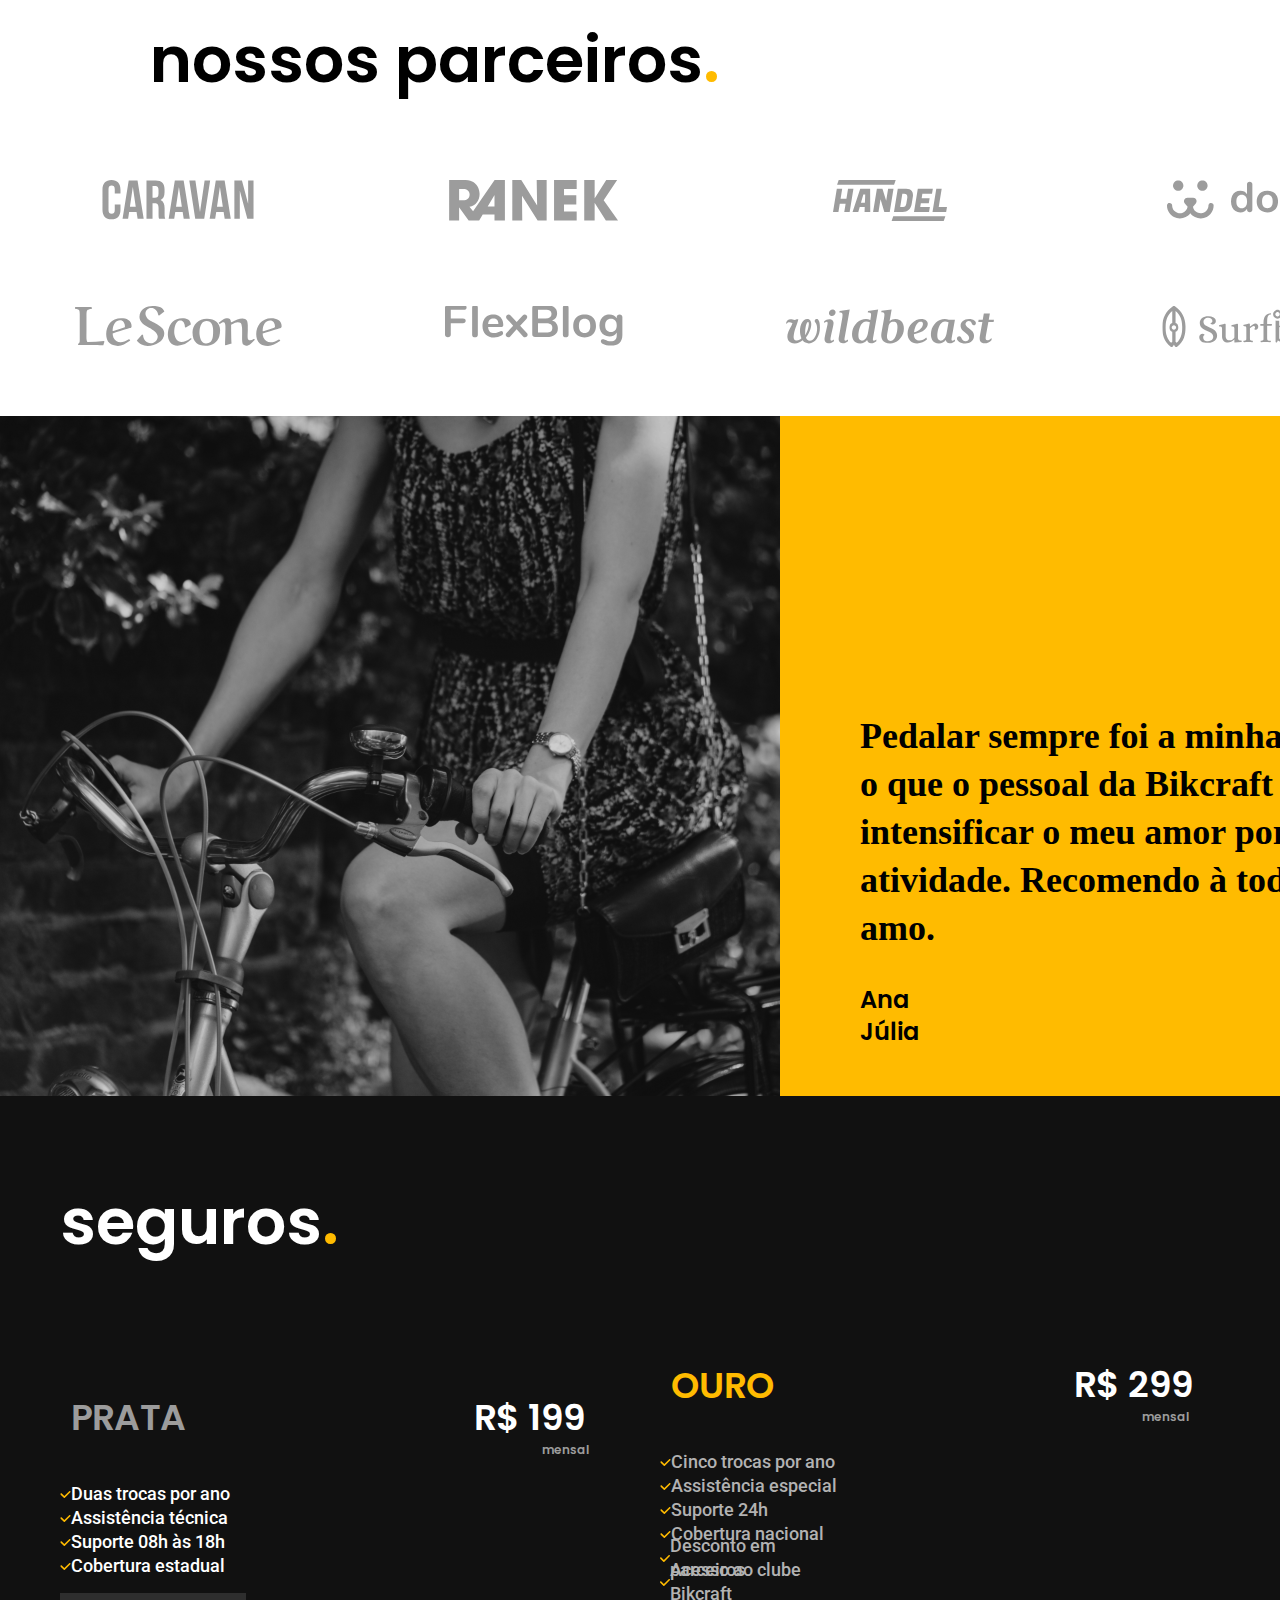
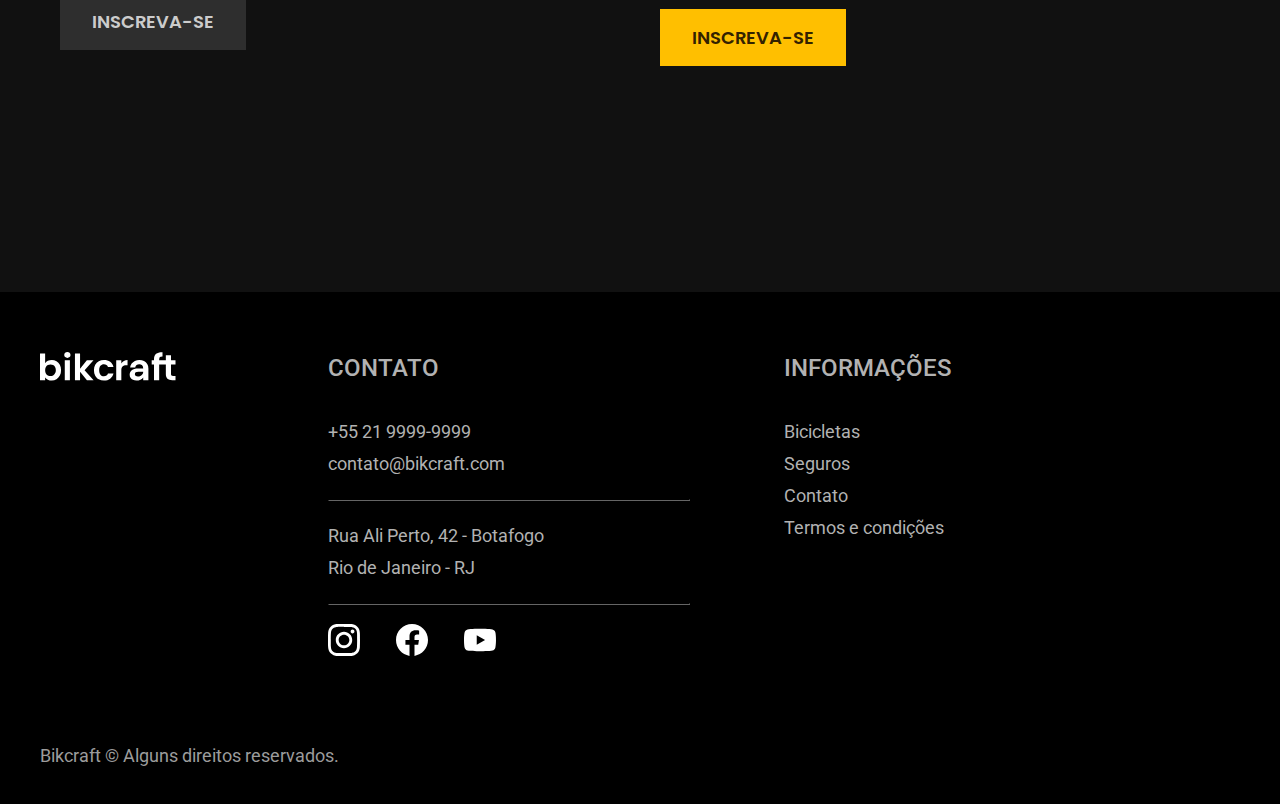
==== commit c2948dd6: "Add files via upload" ====
--- a/index.html
+++ b/index.html
@@ -29,7 +29,7 @@
 
     </header><!--HEADER-->
 
-    <main><!--CONTEUDO-->
+    <main class="home-main"><!--CONTEUDO-->
 
         <!--INTRO-->
         <section class="dark-section"> <!-- PADRAO (color)-->
@@ -66,11 +66,7 @@
 
         </section>
         <!--INTRO-->
-
-<!--TESTE************************************************-->
-<br><br><br><br><br><br><br><br><br><br><br><br><br><br><br>
-<!--TESTE************************************************-->
-       
+ 
         <!-- OPCOES BIKES - ESTRUTURA PADRAO 1-->
         <section class="opcao-bikes">
 
@@ -176,9 +172,20 @@
         </section>
         <!-- PARCEIROS -->
 
-<!--TESTE************************************************-->
-<br><br><br><br><br><br><br><br><br><br><br><br><br><br><br>
-<!--TESTE************************************************-->
+        <!--DEPOIMENTO-->
+        <section>
+
+            <div class="dep-section">
+                <div class="dep-content">
+                    <img src="imagens/depoimento.svg" alt="">
+                    <h1 class="font-custom-15">Pedalar sempre foi a minha paixão, o que o pessoal da Bikcraft fez foi intensificar o meu amor por esta atividade. Recomendo à todos que amo.</h1>
+                    <p class="font-custom-5">Ana Júlia</p>
+                </div>
+            </div>
+
+        </section>
+
+
         <!--SEGUROS-->
         <!---->
         <section class="dark-section2"> 
@@ -239,10 +246,6 @@
         </section>
 
     </main><!--CONTEUDO-->
-    
-<!--TESTE************************************************-->
-<br><br><br><br><br><br><br><br><br><br><br><br><br><br><br>
-<!--TESTE************************************************-->
 
     <footer><!--FOOTER-->
 
--- a/style.css
+++ b/style.css
@@ -66,7 +66,7 @@
     font-size: 24px;
     line-height: 36px;
 }
-.font-1-m{/*Poppins 400 18/24*/
+.font-1-m{/*Poppins 500 18/24*/
     font-family: 'Poppins';
     font-style: normal;
     font-weight: 500;
@@ -140,6 +140,83 @@
     font-family: 'Poppins';
     font-style: normal;
     font-weight: 600;
+    font-size: 36px;
+    line-height: 48px;
+}
+.font-custom-5{/*Poppins 600 24/32*/
+    font-family: 'Poppins';
+    font-style: normal;
+    font-weight: 600;
+    font-size: 24px;
+    line-height: 32px;
+}
+.font-custom-6{/*Roboto 400 18/24*/
+    font-family: 'Roboto';
+    font-style: normal;
+    font-weight: 400;
+    font-size: 18px;
+    line-height: 24px;
+}
+.font-custom-7{/*Poppins 600 14/20*/
+    font-family: 'Poppins';
+    font-style: normal;
+    font-weight: 600;
+    font-size: 14px;
+    line-height: 20px;
+}
+.font-custom-8{/*Roboto 500 16/32*/
+    font-family: 'Roboto';
+    font-style: normal;
+    font-weight: 500;
+    font-size: 16px;
+    line-height: 32px;
+}
+.font-custom-9{/*Poppins 600 12/24*/
+    font-family: 'Poppins';
+    font-style: normal;
+    font-weight: 600;
+    font-size: 12px;
+    line-height: 24px;
+}
+.font-custom-10{/*Poppins 500 16/16*/
+    font-family: 'Poppins';
+    font-style: normal;
+    font-weight: 500;
+    font-size: 16px;
+    line-height: 16px;
+}
+.font-custom-11{/*Poppins 500 12/16*/
+    font-family: 'Poppins';
+    font-style: normal;
+    font-weight: 500;
+    font-size: 12px;
+    line-height: 16px;
+}
+.font-custom-12{/*Poppins 500 16/24*/
+    font-family: 'Poppins';
+    font-style: normal;
+    font-weight: 500;
+    font-size: 16px;
+    line-height: 24px;
+}
+.font-custom-13{/*Poppins 600 16/24*/
+    font-family: 'Poppins';
+    font-style: normal;
+    font-weight: 600;
+    font-size: 16px;
+    line-height: 24px;
+}
+.font-custom-14{/*Poppins 600 36/40*/
+    font-family: 'Poppins';
+    font-style: normal;
+    font-weight: 600;
+    font-size: 36px;
+    line-height: 40px;
+}
+.font-custom-15{/*Merriweather 900 36/48*/
+    font-family: 'Merriweather';
+    font-style: normal;
+    font-weight: 900;
     font-size: 36px;
     line-height: 48px;
 }
@@ -184,6 +261,10 @@
 /*CONTENT STYLE ===============================================================================*/
 /* V PAGINA 1 - HOME V ------------------------------------------------------------------------*/
 
+/*MAIN HOME*/
+.home-main{
+    margin-bottom: -120px;
+}
 /*DARK SECTION*/
 /*FUNDO ESCURO*/
 .dark-section{
@@ -284,9 +365,9 @@
     background-color: var(--p1);
 }
 
-
 /*SECTION - OPCOES BIKES*/
 .opcao-bikes{
+    padding-top: 240px;
     width: 1460px;
     margin: auto;
     margin-bottom: 120px;
@@ -294,8 +375,6 @@
 #opcao-bikes-title{
     margin-left: 150px;
 }
-/*SECTION - OPCOES BIKES*/
-
 
 /*SECTION - TEC*/
 #tec-dark-section{
@@ -312,7 +391,7 @@
     height: 1120px;
     width: 1301px;
 
-}/*width/height*/
+}
 .tec-content .content1 h1{
     text-transform: uppercase;
     width: 284px;
@@ -345,7 +424,7 @@
 .tec-content .content2 h1, .content3 h1{
     color: #FFFFFF;
 }
-.grid{/* margin: top/r/bottom/l */
+.grid{
     width: 543px;
     height: 792px;
     margin: 80px 58px 88px 0px;
@@ -360,12 +439,11 @@
     height: 172px;
 }
 
-/*SECTION - PARCEIROS*//*width/height*//* margin: top/r/bottom/l */
+/*SECTION - PARCEIROS*/
 .parceiros{
     height: 392px;
     margin-top: 380px;
     display: flex;
-    
 }
 .parceiros-content{
     margin: auto;
@@ -400,6 +478,30 @@
     margin-top: 126px;
 }
 
+/*SECTION - DEPOIMENTOS*/
+.dep-section{/*Yellow*/
+    margin-top: 240px;
+    background-color: var(--p1);
+    display: flex;
+    margin: auto;
+}
+.dep-content{
+    display: flex;
+    margin: auto;
+    width: 1600px;
+}
+
+.dep-content h1{
+    width: 553px;
+    height: 240px;
+    margin: 296px 187px 144px 80px;
+}
+.dep-content p{
+    position: absolute;
+    margin: 568px 625px 80px 860px;
+    width: 115px;
+    height: 32px;
+}
 
 /*SECTION - SEG*/
 .seg{
@@ -524,34 +626,153 @@
     color: var(--c6);
 }
 
-
-
-
-
-
-
-
-
-
-
-
-
-
-
-
-
-
-
-
-
-
-
-
-
-
-
-
 /* ^ PAGINA 1 - HOME ^ ------------------------------------------------------------------------*/
+
+/* V PAGINA 2 - BICICLETA V ------------------------------------------------------------------------*/
+.bicicletas-main{
+    width: 1380px;
+    height: 1260px;
+    margin: auto;
+}
+
+/*DARK OFFER*/
+#bicicleta-offer{
+    background-color: white;
+    height: 460px;
+    display: flex;
+    justify-content: flex-end;
+}
+#bik-offer-section{
+    position: absolute;
+    background-color: var(--c11);
+    width: 1180px;
+    height: 460px;
+    align-items: center;
+    display: flex;
+    justify-content: flex-end;
+}
+#bik-offer-container{
+    width: 1160px;
+    height: 340px;
+    position: absolute;
+    margin-right: 240px;
+}
+
+#bik-offer-content {
+    width: 1380px;
+    height: 340px;
+}
+#bik-offer-content-container {
+    width: 1160px;
+    height: 340px;
+    display: flex;
+}
+
+#bik-offer{
+    width: 560px;
+    height: 340px;
+    position: absolute;
+    margin: 0px 0px 0px 600px;
+}
+#bik-offer h1{
+    height: 40px;
+    text-transform: none;
+}
+#bik-offer h1::after{
+    content: "";
+}
+#bik-offer p{
+    width: 500px;
+    height: 72px;
+    margin-top: -110px;
+    text-transform: none;
+}
+#bik-offer li{
+    color: var(--c5);
+}
+#bik-offer ul{
+    width: 190px;
+    height: 144px;
+    margin-top: 65px;
+}
+#bik-offer ul img{
+    width: 24px;
+    height: 24px;
+}
+#btnMais{
+    margin-left: 348px;
+    margin-top: -70px;
+}
+
+/*LIGHT OFFER*/
+#W-bicicleta-offer{
+    background-color: white;
+    height: 460px;
+    display: flex;
+    justify-content: flex-end;
+}
+#W-bik-offer-section{
+    position: absolute;
+    width: 1180px;
+    height: 460px;
+    align-items: center;
+    display: flex;
+    justify-content: flex-end;
+}
+#W-bik-offer-container{
+    width: 1160px;
+    height: 340px;
+    position: absolute;
+    margin-right: 240px;
+}
+
+#W-bik-offer-content {
+    width: 1380px;
+    height: 340px;
+}
+#W-bik-offer-content-container {
+    width: 1160px;
+    height: 340px;
+    display: flex;
+}
+
+#W-bik-offer{
+    width: 560px;
+    height: 340px;
+    position: absolute;
+    margin: 0px 0px 0px 600px;
+}
+#W-bik-offer h1{
+    color: var(--c11);
+    height: 40px;
+    text-transform: none;
+}
+#W-bik-offer h1::after{
+    content: "";
+}
+#W-bik-offer p{
+    width: 500px;
+    height: 72px;
+    color: var(--c8);
+    margin-top: -110px;
+    text-transform: none;
+}
+#W-bik-offer li{
+    color: var(--c8);
+}
+#W-bik-offer ul{
+    width: 190px;
+    height: 144px;
+    margin-top: 65px;
+}
+#W-bik-offer ul img{
+    width: 24px;
+    height: 24px;
+}
+#W-btnMais{
+    margin-left: 348px;
+    margin-top: -70px;
+}
 
 /* V PAGINA 3 - Bicicleta Interna V ---------------------------------------------------------*/
 /*SECTION - OPCOES BIKES*/
@@ -561,15 +782,425 @@
     margin-top: 92px;
     margin-bottom: 120px;
 }
-
 #opcao-bikes-bicicleta-interna-info{
     width: 1160px;
 }
-
 .opcao-bikes-bicicleta-interna .dado{
     width: 560px;
 }
 
+#seg-offer{
+    background-color: var(--c11);
+    height: 636px;
+    margin: auto;
+}
+#seg-offer-container{
+    margin-top: -60px; 
+    justify-content: center;
+}
+#seg-offer-content{
+    width: 509px;
+    height: 396px;
+    margin-left: 40px;
+    margin-top: 120px;
+}
+#seg-offer-content h1{
+    width: 509px;
+}
+#seg-offer-content h1::after{
+    content: "seguro.";
+    color:var(--p1)
+}
+.bar{
+    background-color: var(--c12);
+    height: 120px;
+    margin-bottom: -120px;
+}
+
+/* V PAGINA 4 - Seguros V ---------------------------------------------------------*/
+/*SECTION - SEGUROS*/
+#title-p{
+    color: var(--c5);
+    text-transform: uppercase;
+}
+#title-h1{
+    width: 416px;
+    height: 72px;
+}
+
+/*SECTION - VANTAGENS*/
+.vantagens{
+    height: 748px;
+    display: flex;
+    background-color: var(--c12);
+}
+.vantagens-content{
+    margin: auto;
+    width: 1160px;
+    height: 508px;
+}
+.vantagens .title-text{
+    color: var(--w);
+}
+.vantagens .center{
+    width: 1400px;
+    height: 260px;
+}
+.vantagens .img-set{
+    width: 1400px;
+    height: 126px;
+    display: flex;
+}
+.vantagens #set2{
+    position: absolute;
+    margin-top: 170px;
+}
+
+.vantagens .img-set div{
+    width: 360px;
+    height: 152px;
+}
+.vantagens .img-set h1{
+    color: var(--w);
+    margin-top: 8px;
+}
+.vantagens .img-set p{
+    color: var(--c6);
+    margin-top: 8px;
+}
+
+/*SECTION - PERGUNTAS*/
+.perguntas-content{
+    margin: auto;
+    width: 1160px;
+    height: 672px;
+    margin-top: 120px;
+    margin-bottom: 120px;
+}
+.perguntas .title-text{
+    color: var(--c11);
+}
+.perguntas.center{
+    width: 1160px;
+    height: 512px;
+}
+.perguntas .ask1{
+    display: flex;
+    width: 1160px;
+    height: 128px;
+}
+.perguntas .ask1 p{
+    width: 832px;
+    height: 48px;
+}
+.perguntas .ask{
+    display: flex;
+    width: 1160px;
+    height: 64px;
+}
+.perguntas-center img{
+    width: 12px;
+    height: 8px;
+    margin-right: 8px;
+    margin-top: 8px;
+}
+
+/* V PAGINA 5 - Contato V ---------------------------------------------------------*/
+/*FORM*/
+#msg{
+    height: 160px;
+}
+#btnFormContato{
+    display: flex;
+    align-items: center;
+    justify-content: center;
+    width: 277px;
+    height: 56px;
+    color: var(--p5);
+    background-color: var(--p1);
+    border-radius: 5px;
+    margin-left: 65px;
+    margin-top: 124px;
+}
+#endereco-title{
+    margin: 60px 310px 60px 60px;
+}
+#endereco{
+    background-color: var(--c12);
+    color: var(--c4);
+    margin-left: 20px;
+}
+#endereco li{
+    width: 209px;
+    height: 72px;
+    display: flex;
+}
+
+#redesSociais{
+    background-color: inherit;
+    justify-content: space-between;
+    width: 160px;
+    height: 32px;
+    margin-top: 120px;
+}
+#cidades-info{
+    width: 1160px;
+    height: 252px;
+    padding-top: 32px;
+}
+.rj, .sp{
+    width: 560px;
+    height: 252px;
+    align-items: center;
+}
+.info-header,  .info-content, .info-footer{
+    display: flex;
+}
+.info-header img{
+    width: 12px;
+    height: 8px;
+    margin-left: 36px;
+    margin-right: 12px;
+    margin-top: 15px;
+}
+.info-content h1, h2{
+    width: 135px;
+    height: 64px;
+    margin-top: 32px;
+    margin-bottom: 32px;
+    margin-left: 74px;
+}
+.info-footer img{
+    width: 20px;
+    height: 20px;
+    margin-left: 36px;
+    margin-right: 12px;
+}
+.info-footer p{
+    width: 150px;
+}
+
+/* V PAGINA 6 - Orcamento V ---------------------------------------------------------*/
+.formulario-section{
+    height: 336px;
+    background-color: var(--c11);
+    margin-bottom: 732px;
+}
+.conteudo{
+    width: 1160px;
+    height: 928px;
+    display: flex;
+    margin-bottom: 120px;
+}
+.dark-side{
+    background-color: var(--c12);
+    width: 460px;
+    height: 928px;
+}
+
+.op-title, .segs-type, .bike-model1, 
+.bike-model2, .op-bike3{display: flex;}
+
+.op-seg{
+    width: 352px;
+    height: 92px;
+    margin: 60px 59px 40px 49px;
+}
+.op-title h1{
+    color: var(--c5);
+    width: 140px;
+    height: 24px;
+    margin-left: 8px;
+}
+.op-title img{
+    width: 4px;
+    height: 8px;
+    margin-top: 8px;
+}
+.check-bx1, .check-bx2{
+    width: 160px;
+    height: 48px;
+    border-radius: 5px;
+    display: flex;
+    padding-left: 18px;
+    margin-left: 8px;
+    align-items: center;
+    margin-top: 20px;
+}
+.check-bx1{background-color: var(--w);}
+.check-bx2{
+    background-color: var(--c10);
+    margin-left: 20px;
+}
+.check-bx1 p{
+    margin-left: 8px;
+    color: var(--c11);
+}
+.op-bike1 img{
+    margin-left: 48px;
+}
+.check-bx2,.bike-model1, .op-bike3 p{
+    margin-left: 8px;
+    color: var(--c4);
+}
+.bike-model1, .op-bike3{
+    background-color: var(--c10);
+    width: 320px;
+    height: 48px;
+    border-radius: 5px;
+    display: flex;
+    padding-left: 18px;
+    align-items: center;
+    margin: 24px 60px 20px 60px;
+}
+.bike-model1 p{
+    margin-left: 8px;
+}
+.bike-model2{
+    width: 306px;
+    height: 16px;
+    padding-top: 16px;
+    margin-left: 19px;
+}
+.bike-model2 h1{
+    color: var(--c11);
+    margin-left: 8px;
+}
+.bike-model2 p{
+    margin-left: 121px;
+}
+.op-bike2{
+    background-color: var(--w);
+    width: 340px;
+    height: 156px;
+    margin: 20px 61px 0px 59px;
+    border-radius: 5px;
+}
+.bike2-dados{
+    display: flex;
+    justify-content: space-between;
+    width: 286px;
+    height: 88px;
+    margin: 16px 15px 20px 39px;
+}
+.bike2-dados-list{
+    width: 130px;
+    height: 88px;
+}
+.bike2-list img{
+    width: 16px;
+    height: 16px;
+    margin-right: 8px;
+}
+/*FORM PT1*/
+/*ORCAMENTO E CONTATO*/
+form{
+    width: 700px;
+    background-color: var(--w);
+}
+form input{
+    border-radius: 5px;
+    background-color: var(--c1);
+}
+.section-ocr{
+    width: 1160px;
+    height: 336px;
+    display: flex;
+    margin: auto;
+}
+.pt1{
+    width: 592px;
+    height: 326px;
+    margin: 68px 60px 60px 48px;
+}
+.pt1-title img{
+    width: 4px;
+    height: 8px;
+    margin-top: 8px;
+}
+.pt1-title{
+    display: flex;
+    color: var(--c9);
+}
+.pt1-title h1{
+    margin-left: 10px;
+}
+.inner-div{
+    width: 580px;
+    height: 76px;
+    margin-top: 20px;
+    margin-bottom: 20px;
+    margin-left: 16px;
+    display: flex;
+    justify-content: space-between;
+}
+.data1, .data2{
+    width: 280px;
+}
+.inner-div input{
+    width: 280px;
+    height: 48px;
+}
+
+.pt1 p{
+    width: 580px;
+    margin-left: 16px;
+    margin-bottom: 0px;
+}
+.cpf, .email{
+    margin-top: 0px;
+    width: 580px;
+    height: 48px;
+    margin-left: 16px;
+}
+/*BTN FORM*/
+#btnForm{
+    display: flex;
+    align-items: center;
+    justify-content: center;
+    width: 277px;
+    height: 56px;
+    color: var(--p5);
+    background-color: var(--p1);
+    border-radius: 5px;
+    margin-left: 65px;
+}
+
+/*FORM PT2*/
+.pt2{
+    width: 592px;
+    height: 326px;
+    margin: 68px 60px 60px 48px;
+}
+.inner-div2{
+    width: 580px;
+    height: 76px;
+    margin-top: 20px;
+    margin-bottom: 20px;
+    margin-left: 16px;
+    display: flex;
+    justify-content: space-between;
+}
+.inner-div2 .deliv{
+    width: 280px;
+    height: 48px;
+}
+.inner-div2 p{
+    margin-top: 20px;
+}
+.checkTermos{
+    width: 315px;
+    margin-top: 20px;
+    display: flex;
+    align-items: center;
+}
+.checkTermos input{
+    width: 32px;
+    height: 32px;
+}
+.checkTermos a{
+    margin-left: 12px;
+}
 /* V PAGINA 7 - Termos e condições V ---------------------------------------------------------*/
 .main-titulo {
     background-color: var(--c11);
